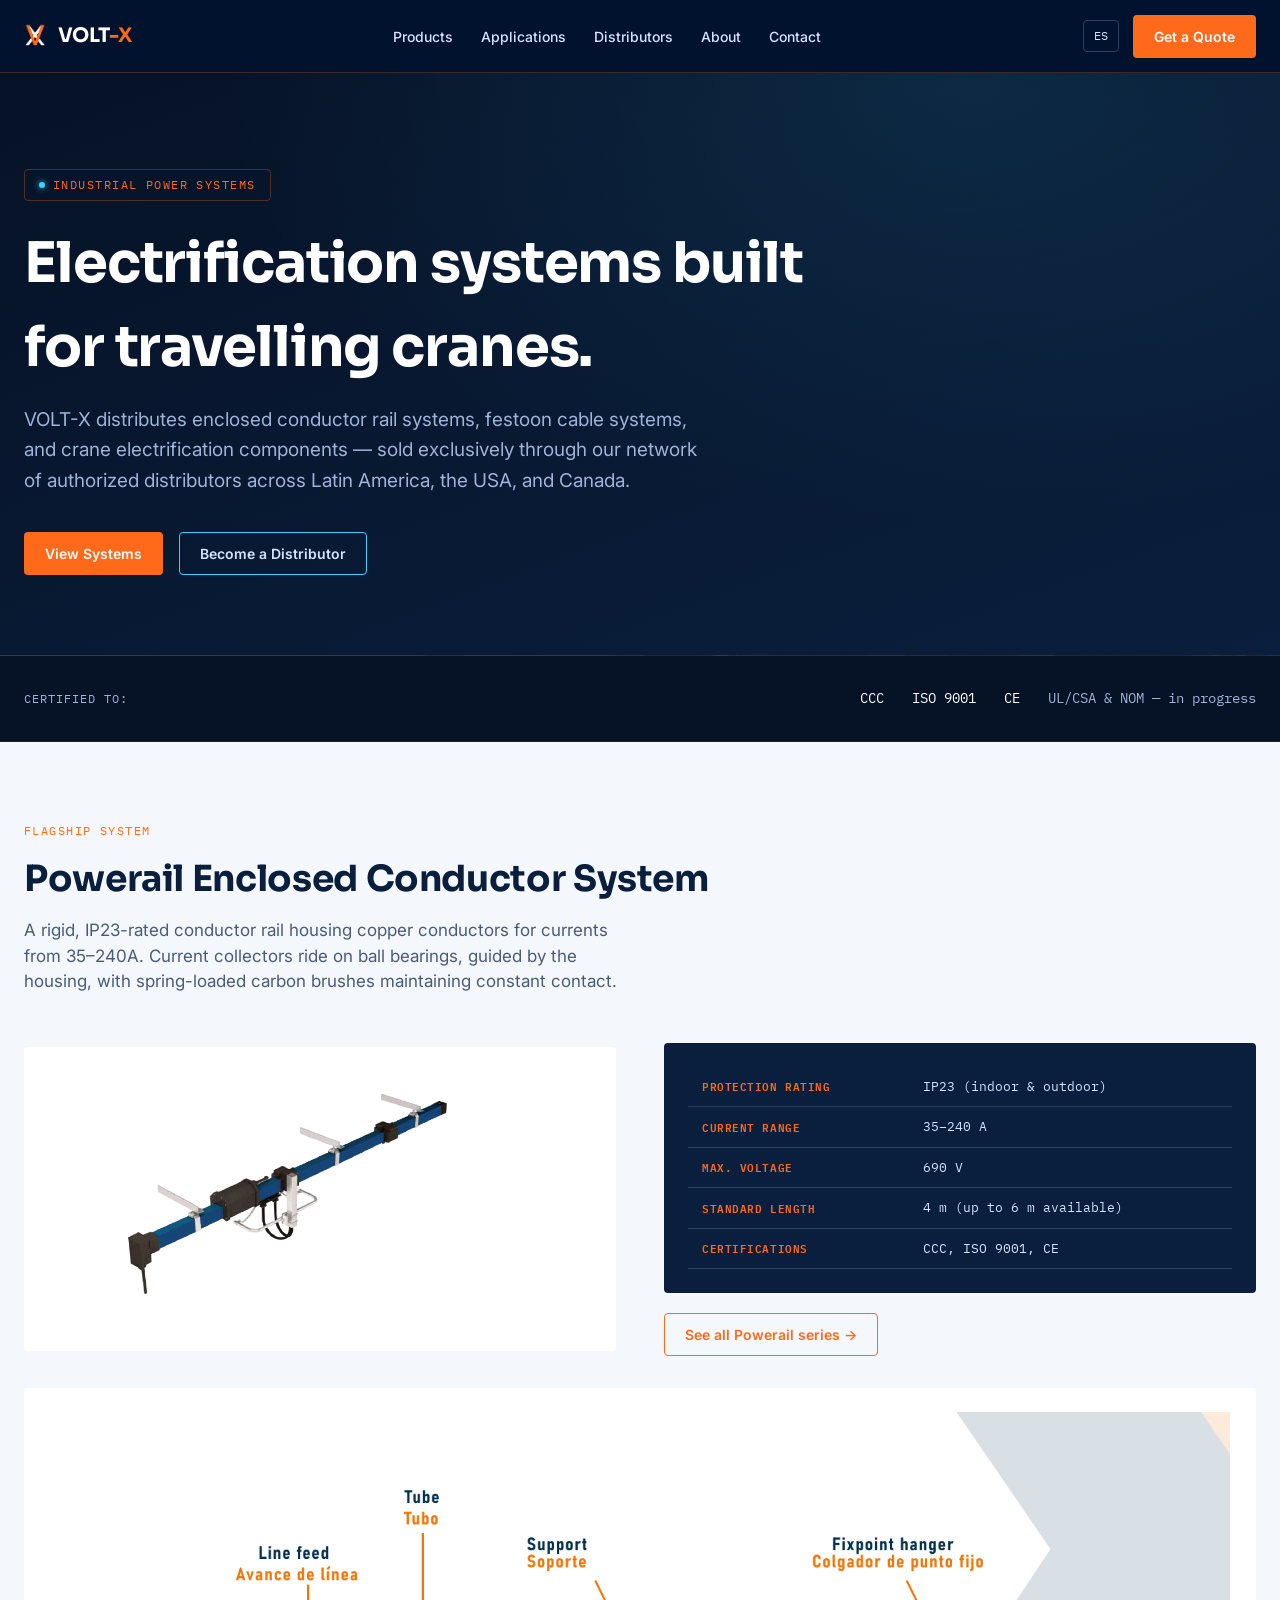
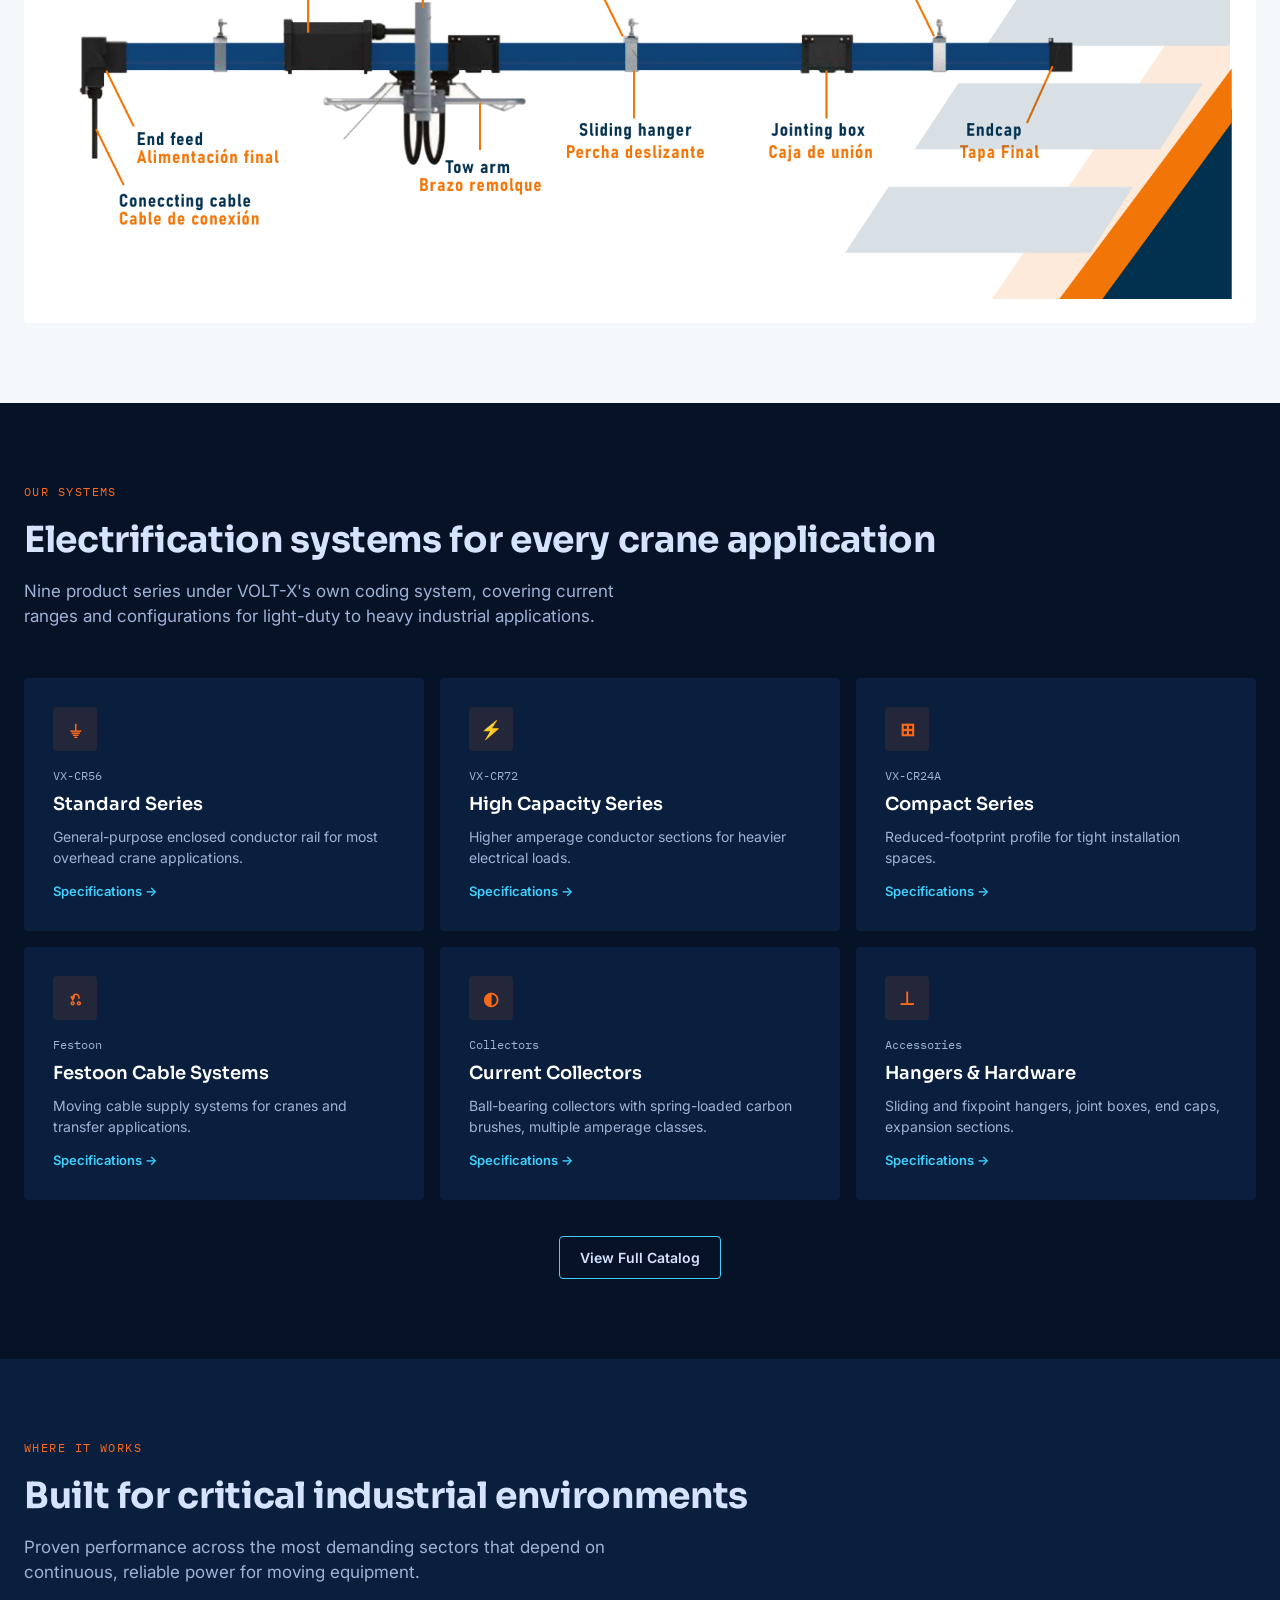
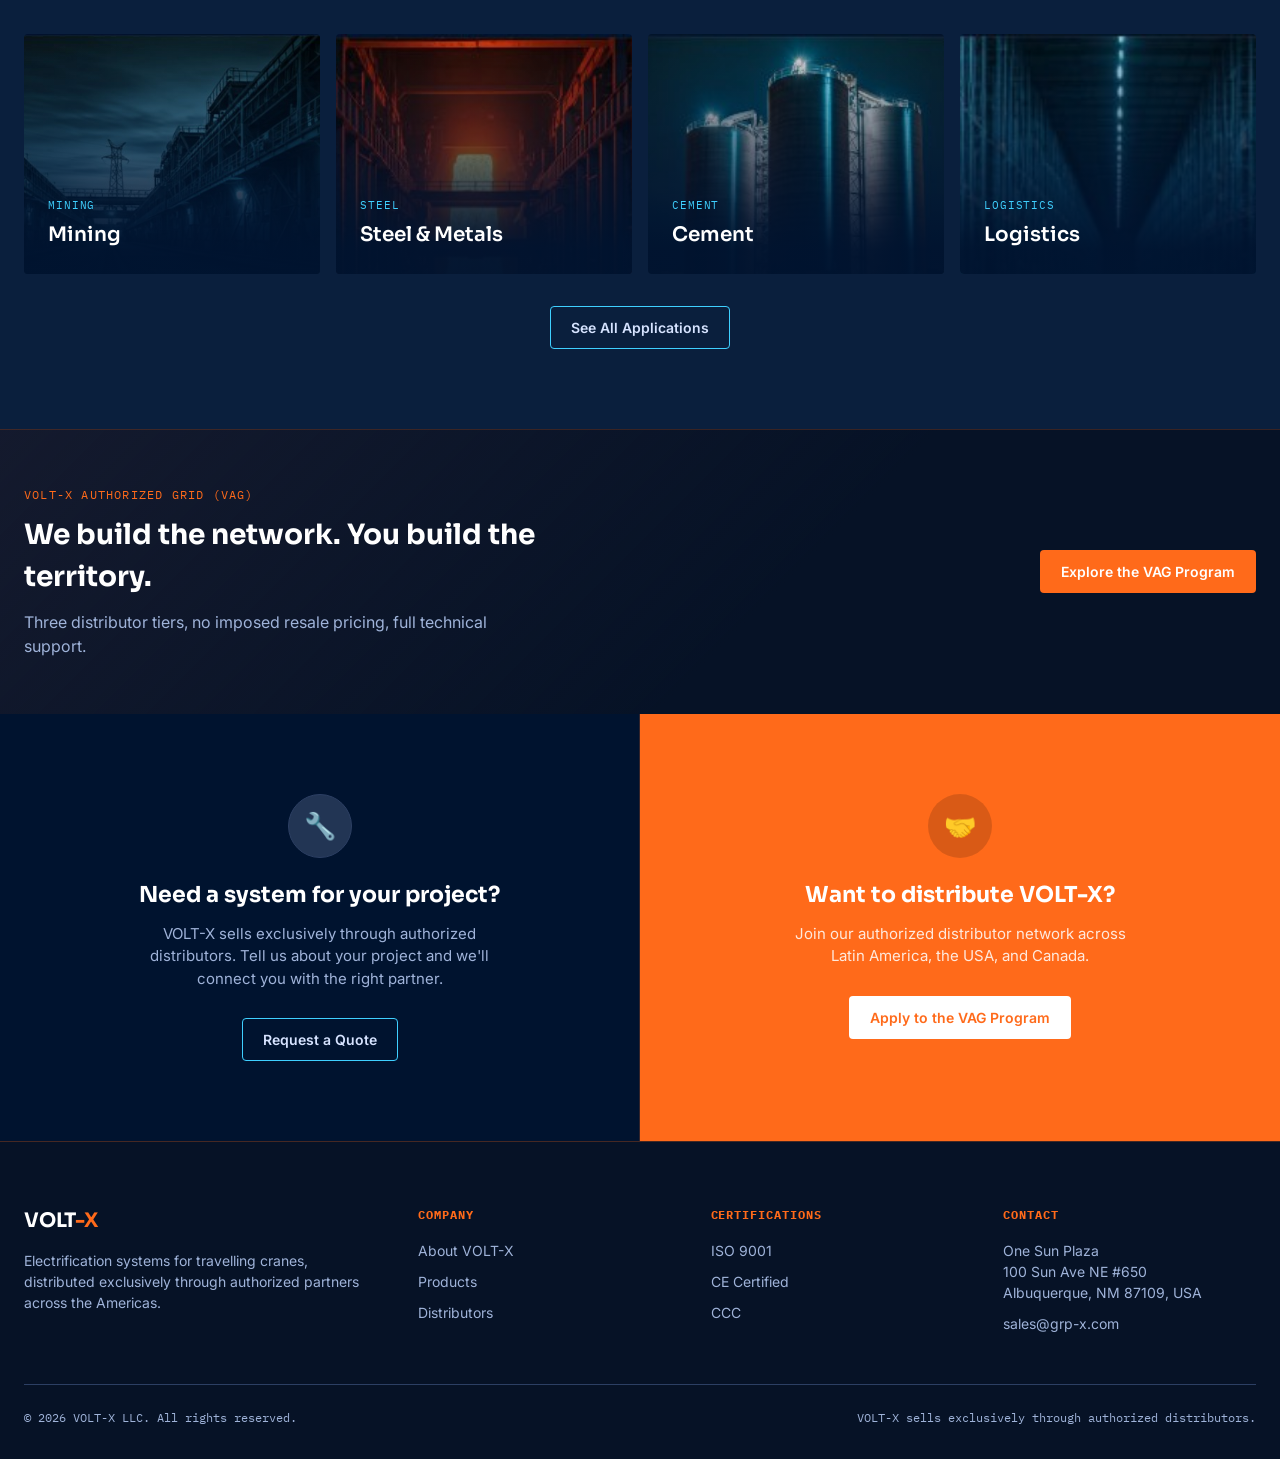
==== index.html @ de1f5dc1 "Add files via upload" ====
<!DOCTYPE html>
<html lang="en">
<head>
<meta charset="utf-8"/>
<meta content="width=device-width, initial-scale=1.0" name="viewport"/>
<title>VOLT-X | Conductor Rail Systems for Travelling Cranes</title>
<meta content="VOLT-X distributes Powerail enclosed conductor rail systems for travelling cranes across Latin America, the USA, and Canada — sold exclusively through authorized distributors." name="description"/>
<link href="https://grp-x.com/voltx/" rel="canonical"/>
<link href="https://grp-x.com/voltx/" hreflang="en" rel="alternate"/>
<link href="https://grp-x.com/voltx/es/" hreflang="es" rel="alternate"/>
<link href="https://grp-x.com/voltx/" hreflang="x-default" rel="alternate"/>
<link href="./assets/voltx-isotype.png" rel="icon" type="image/png"/>
<link href="./assets/voltx-isotype.png" rel="apple-touch-icon"/>
<meta content="website" property="og:type"/>
<meta content="VOLT-X" property="og:site_name"/>
<meta content="VOLT-X | Conductor Rail Systems for Travelling Cranes" property="og:title"/>
<meta content="VOLT-X distributes Powerail enclosed conductor rail systems for travelling cranes across Latin America, the USA, and Canada — sold exclusively through authorized distributors." property="og:description"/>
<meta content="https://grp-x.com/voltx/" property="og:url"/>
<meta content="https://grp-x.com/voltx/assets/og-image.jpg" property="og:image"/>
<meta content="en_US" property="og:locale"/>
<meta content="summary_large_image" name="twitter:card"/>
<meta content="VOLT-X | Conductor Rail Systems for Travelling Cranes" name="twitter:title"/>
<meta content="VOLT-X distributes Powerail enclosed conductor rail systems for travelling cranes across Latin America, the USA, and Canada — sold exclusively through authorized distributors." name="twitter:description"/>
<meta content="https://grp-x.com/voltx/assets/og-image.jpg" name="twitter:image"/>
<link href="https://fonts.googleapis.com" rel="preconnect"/>
<link href="https://fonts.googleapis.com/css2?family=IBM+Plex+Mono:wght@400;500;600&amp;family=Inter:wght@400;500;600;700&amp;family=Sora:wght@600;700&amp;display=swap" rel="stylesheet"/>
<link href="./assets/styles.css" rel="stylesheet"/>
<script type="application/ld+json">
{
  "@context": "https://schema.org",
  "@type": "Organization",
  "name": "VOLT-X",
  "legalName": "VOLT-X LLC",
  "url": "https://grp-x.com/voltx/",
  "logo": "https://grp-x.com/voltx/assets/voltx-isotype.png",
  "image": "https://grp-x.com/voltx/assets/og-image.jpg",
  "description": "VOLT-X distributes Powerail enclosed conductor rail systems for travelling cranes across Latin America, the USA, and Canada.",
  "address": {
    "@type": "PostalAddress",
    "streetAddress": "One Sun Plaza, 100 Sun Ave NE #650",
    "addressLocality": "Albuquerque",
    "addressRegion": "NM",
    "postalCode": "87109",
    "addressCountry": "US"
  },
  "email": "sales@grp-x.com",
  "sameAs": []
}
</script>
<script type="application/ld+json">
{
  "@context": "https://schema.org",
  "@type": "BreadcrumbList",
  "itemListElement": [
    {
      "@type": "ListItem",
      "position": 1,
      "name": "Home",
      "item": "https://grp-x.com/voltx/"
    }
  ]
}
</script>
</head>
<body>
<!-- ============ HEADER ============ -->
<header class="site-header">
<div class="container nav-row">
<a class="brand" href="index.html">
<img alt="VOLT-X" src="assets/voltx-isotype.png"/>
<span class="brand-word">VOLT<span>-X</span></span>
</a>
<nav class="main-nav">
<a href="products/index.html">Products</a>
<a href="applications/index.html">Applications</a>
<a href="distributors/index.html">Distributors</a>
<a href="about/index.html">About</a>
<a href="contact/index.html">Contact</a>
</nav>
<div class="nav-actions">
<a class="lang-switch" href="es/index.html"><span class="lang-label">ES</span></a>
<a class="btn btn-primary" href="contact/index.html">Get a Quote</a>
<button aria-label="Menu" class="mobile-menu-btn">
<svg fill="none" height="24" viewbox="0 0 24 24" width="24"><path d="M3 12H21M3 6H21M3 18H21" stroke="white" stroke-linecap="round" stroke-width="2"></path></svg>
</button>
</div>
</div>
</header>
<div class="mobile-drawer">
<div class="mobile-drawer-top">
<span class="brand-word">VOLT<span style="color:#ff6a1a">-X</span></span>
<button aria-label="Close" class="mobile-drawer-close" style="background:none;border:none;color:#fff;">
<svg fill="none" height="28" viewbox="0 0 24 24" width="28"><path d="M6 6L18 18M6 18L18 6" stroke="white" stroke-linecap="round" stroke-width="2"></path></svg>
</button>
</div>
<a href="products/index.html">Products</a>
<a href="applications/index.html">Applications</a>
<a href="distributors/index.html">Distributors</a>
<a href="about/index.html">About</a>
<a href="contact/index.html">Contact</a>
<a class="btn btn-primary btn-block" href="contact/index.html">Get a Quote</a>
</div>
<!-- ============ HERO ============ -->
<section class="page-hero" style="padding: 96px 0 80px;">
<div class="container">
<div class="eyebrow"><span class="dot"></span>Industrial Power Systems</div>
<h1 class="page-title" style="max-width: 820px; font-size: clamp(34px, 5.5vw, 56px);">
Electrification systems built for travelling cranes.

</h1>
<p class="page-subtitle" style="max-width: 680px; font-size: 19px;">
VOLT-X distributes enclosed conductor rail systems, festoon cable systems, and crane electrification components — sold exclusively through our network of authorized distributors across Latin America, the USA, and Canada.

</p>
<div style="display:flex; gap:16px; margin-top:36px; flex-wrap:wrap;">
<a class="btn btn-primary" href="products/index.html">View Systems</a>
<a class="btn btn-outline" href="distributors/index.html">Become a Distributor</a>
</div>
</div>
</section>
<!-- ============ TRUST BAND ============ -->
<section class="tight section-deep" style="padding: 32px 0; border-bottom: 1px solid rgba(255,106,26,0.15);">
<div class="container" style="display:flex; flex-wrap:wrap; gap: 32px; align-items:center; justify-content: space-between;">
<span style="font-family: var(--font-mono); font-size:12px; color: var(--voltx-text-muted); text-transform: uppercase; letter-spacing: 0.08em;">
Certified to:
</span>
<div style="display:flex; gap: 28px; flex-wrap: wrap;">
<span style="font-family: var(--font-mono); font-size:14px; color:#fff;">CCC</span>
<span style="font-family: var(--font-mono); font-size:14px; color:#fff;">ISO 9001</span>
<span style="font-family: var(--font-mono); font-size:14px; color:#fff;">CE</span>
<span style="font-family: var(--font-mono); font-size:14px; color: var(--voltx-text-muted);">
UL/CSA &amp; NOM — in progress
</span>
</div>
</div>
</section>
<!-- ============ PRODUCT OVERVIEW ============ -->
<section class="section-light">
<div class="container">
<div class="section-head">
<span class="kicker">Flagship System</span>
<h2>Powerail Enclosed Conductor System</h2>
<p>
A rigid, IP23-rated conductor rail housing copper conductors for currents from 35–240A. Current collectors ride on ball bearings, guided by the housing, with spring-loaded carbon brushes maintaining constant contact.

</p>
</div>
<div style="display:grid; grid-template-columns: 1fr 1fr; gap: 48px; align-items: center;">
<div style="background: #ffffff; border-radius:4px; padding: 32px; display:flex; align-items:center; justify-content:center;">
<img alt="Powerail Enclosed conductor rail system HFP56" src="assets/products/hero-system-hfp56.png" style="width:100%; max-width:480px;"/>
</div>
<div>
<div class="spec-table-wrap" style="background: var(--voltx-surface-container); border-radius:4px; padding: 24px;">
<table class="spec-table">
<tr><th>Protection rating</th><td>IP23 (indoor &amp; outdoor)</td></tr>
<tr><th>Current range</th><td>35–240 A</td></tr>
<tr><th>Max. voltage</th><td>690 V</td></tr>
<tr><th>Standard length</th><td>4 m (up to 6 m available)</td></tr>
<tr><th>Certifications</th><td>CCC, ISO 9001, CE</td></tr>
</table>
</div>
<a class="btn btn-outline-orange" href="products/index.html" style="margin-top:20px;">
See all Powerail series →
</a>
</div>
</div>
<!-- Annotated component diagram -->
<div style="background:#ffffff; border-radius:4px; padding:24px; margin-top:32px;">
<img alt="HFP56 system component diagram" src="assets/products/hfp56-diagram-annotated.png" style="width:100%; display:block;"/>
</div>
</div>
</section>
<!-- ============ SYSTEM CATEGORIES GRID ============ -->
<section class="section-deep">
<div class="container">
<div class="section-head">
<span class="kicker">Our Systems</span>
<h2>Electrification systems for every crane application</h2>
<p>
Nine product series under VOLT-X's own coding system, covering current ranges and configurations for light-duty to heavy industrial applications.

</p>
</div>
<div class="grid grid-3">
<div class="card">
<div class="card-icon">⏚</div>
<span class="card-code">VX-CR56</span>
<h3>Standard Series</h3>
<p>General-purpose enclosed conductor rail for most overhead crane applications.</p>
<a class="card-link" href="products/index.html">Specifications →</a>
</div>
<div class="card">
<div class="card-icon">⚡</div>
<span class="card-code">VX-CR72</span>
<h3>High Capacity Series</h3>
<p>Higher amperage conductor sections for heavier electrical loads.</p>
<a class="card-link" href="products/index.html">Specifications →</a>
</div>
<div class="card">
<div class="card-icon">⊞</div>
<span class="card-code">VX-CR24A</span>
<h3>Compact Series</h3>
<p>Reduced-footprint profile for tight installation spaces.</p>
<a class="card-link" href="products/index.html">Specifications →</a>
</div>
<div class="card">
<div class="card-icon">⎌</div>
<span class="card-code">Festoon</span>
<h3>Festoon Cable Systems</h3>
<p>Moving cable supply systems for cranes and transfer applications.</p>
<a class="card-link" href="products/index.html">Specifications →</a>
</div>
<div class="card">
<div class="card-icon">◐</div>
<span class="card-code">Collectors</span>
<h3>Current Collectors</h3>
<p>Ball-bearing collectors with spring-loaded carbon brushes, multiple amperage classes.</p>
<a class="card-link" href="products/index.html">Specifications →</a>
</div>
<div class="card">
<div class="card-icon">⊥</div>
<span class="card-code">Accessories</span>
<h3>Hangers &amp; Hardware</h3>
<p>Sliding and fixpoint hangers, joint boxes, end caps, expansion sections.</p>
<a class="card-link" href="products/index.html">Specifications →</a>
</div>
</div>
<div class="text-center" style="margin-top: 36px;">
<a class="btn btn-outline" href="products/index.html">View Full Catalog</a>
</div>
</div>
</section>
<!-- ============ APPLICATIONS PREVIEW ============ -->
<section class="section-mid">
<div class="container">
<div class="section-head">
<span class="kicker">Where it works</span>
<h2>Built for critical industrial environments</h2>
<p>
Proven performance across the most demanding sectors that depend on continuous, reliable power for moving equipment.

</p>
</div>
<div class="grid grid-4">
<div class="industry-card" data-industry-slot="mining" style="background-image: url('assets/industries/mining.jpg');">
<div class="industry-label">
<span class="industry-tag">Mining</span>
<h3>Mining</h3>
</div>
</div>
<div class="industry-card" data-industry-slot="steel" style="background-image: url('assets/industries/steel.jpg');">
<div class="industry-label">
<span class="industry-tag">Steel</span>
<h3>Steel &amp; Metals</h3>
</div>
</div>
<div class="industry-card" data-industry-slot="cement" style="background-image: url('assets/industries/cement.jpg');">
<div class="industry-label">
<span class="industry-tag">Cement</span>
<h3>Cement</h3>
</div>
</div>
<div class="industry-card" data-industry-slot="logistics" style="background-image: url('assets/industries/logistics.jpg');">
<div class="industry-label">
<span class="industry-tag">Logistics</span>
<h3>Logistics</h3>
</div>
</div>
</div>
<div class="text-center" style="margin-top:32px;">
<a class="btn btn-outline" href="applications/index.html">See All Applications</a>
</div>
</div>
</section>
<!-- ============ DISTRIBUTOR PREVIEW ============ -->
<section class="tight" style="background: linear-gradient(135deg, rgba(255,106,26,0.08) 0%, var(--voltx-blue-deep) 60%); border-top:1px solid rgba(255,106,26,0.2);">
<div class="container" style="display:flex; justify-content:space-between; align-items:center; gap: 32px; flex-wrap:wrap;">
<div style="max-width: 520px;">
<span class="kicker" style="color:var(--voltx-orange); font-family:var(--font-mono); font-size:12px; letter-spacing:0.1em; text-transform:uppercase; display:block; margin-bottom:10px;">VOLT-X Authorized Grid (VAG)</span>
<h2 style="font-family: var(--font-display); font-size: 28px; color:#fff; margin:0 0 12px;">
We build the network. You build the territory.

</h2>
<p style="color: var(--voltx-text-muted); margin:0;">
Three distributor tiers, no imposed resale pricing, full technical support.

</p>
</div>
<a class="btn btn-primary" href="distributors/index.html">Explore the VAG Program</a>
</div>
</section>
<!-- ============ FINAL CTA SPLIT ============ -->
<section class="cta-split" style="padding:0;">
<div class="cta-panel blue">
<div class="cta-icon">🔧</div>
<h3>Need a system for your project?</h3>
<p>
VOLT-X sells exclusively through authorized distributors. Tell us about your project and we'll connect you with the right partner.

</p>
<a class="btn btn-outline" href="contact/index.html">Request a Quote</a>
</div>
<div class="cta-panel orange">
<div class="cta-icon">🤝</div>
<h3>Want to distribute VOLT-X?</h3>
<p>
Join our authorized distributor network across Latin America, the USA, and Canada.

</p>
<a class="btn" href="distributors/index.html" style="background:#fff; color: var(--voltx-orange);">Apply to the VAG Program</a>
</div>
</section>
<!-- ============ FOOTER ============ -->
<footer class="site-footer">
<div class="container">
<div class="footer-grid">
<div class="footer-col">
<span class="brand-word" style="display:block; margin-bottom:12px;">VOLT<span style="color:#ff6a1a">-X</span></span>
<p>Electrification systems for travelling cranes, distributed exclusively through authorized partners across the Americas.</p>
</div>
<div class="footer-col">
<h4>Company</h4>
<a href="about/index.html">About VOLT-X</a>
<a href="products/index.html">Products</a>
<a href="distributors/index.html">Distributors</a>
</div>
<div class="footer-col">
<h4>Certifications</h4>
<a href="about/index.html">ISO 9001</a>
<a href="about/index.html">CE Certified</a>
<a href="about/index.html">CCC</a>
</div>
<div class="footer-col">
<h4>Contact</h4>
<p>One Sun Plaza<br/>100 Sun Ave NE #650<br/>Albuquerque, NM 87109, USA</p>
<a href="mailto:sales@grp-x.com">sales@grp-x.com</a>
</div>
</div>
<div class="footer-bottom">
<span>© 2026 VOLT-X LLC. All rights reserved.</span>
<span>VOLT-X sells exclusively through authorized distributors.</span>
</div>
</div>
</footer>
<script src="assets/site.js"></script>
</body>
</html>
---- assets/styles.css ----
/* ============================================================
   VOLT-X — Shared Stylesheet
   Design tokens kept from the approved Stitch system, with
   corrected nav typography scale and real component classes.
   ============================================================ */

:root {
  --voltx-blue-deep: #061226;
  --voltx-blue: #00132f;
  --voltx-surface-container: #0a1f3d;
  --voltx-surface-container-low: #061b39;
  --voltx-surface-container-high: #172a48;
  --voltx-surface-container-highest: #223554;
  --voltx-surface-light: #f4f7fb;
  --voltx-orange: #ff6a1a;
  --voltx-orange-dark: #c44e0f;
  --voltx-cyan: #3fd0ff;
  --voltx-text: #d6e3ff;
  --voltx-text-muted: #9fb3d9;
  --voltx-outline: #2c3f63;

  --font-display: 'Sora', 'Segoe UI', sans-serif;
  --font-body: 'Inter', 'Segoe UI', sans-serif;
  --font-mono: 'IBM Plex Mono', monospace;

  --container-max: 1280px;
  --gutter: 24px;
}

* { box-sizing: border-box; }
html { scroll-behavior: smooth; }
body {
  margin: 0;
  background: var(--voltx-blue);
  color: var(--voltx-text);
  font-family: var(--font-body);
  line-height: 1.5;
  -webkit-font-smoothing: antialiased;
}
img { max-width: 100%; display: block; }
a { color: inherit; text-decoration: none; }
.container {
  max-width: var(--container-max);
  margin: 0 auto;
  padding: 0 var(--gutter);
}

/* ---------- Header / Nav ---------- */
.site-header {
  position: sticky;
  top: 0;
  z-index: 100;
  background: rgba(0, 19, 47, 0.92);
  backdrop-filter: blur(16px);
  border-bottom: 1px solid rgba(255, 106, 26, 0.25);
}
.nav-row {
  display: flex;
  align-items: center;
  justify-content: space-between;
  height: 72px;
  gap: 24px;
}
.brand {
  display: flex;
  align-items: center;
  gap: 10px;
  flex-shrink: 0;
}
.brand img { height: 28px; width: auto; }
.brand-word {
  font-family: var(--font-display);
  font-weight: 700;
  font-size: 20px;
  letter-spacing: -0.01em;
  color: #fff;
}
.brand-word span { color: var(--voltx-orange); }

.main-nav { display: flex; align-items: center; gap: 28px; }
.main-nav a {
  font-family: var(--font-body);
  font-size: 14px;
  font-weight: 500;
  color: var(--voltx-text);
  white-space: nowrap;
  transition: color 0.2s ease;
  position: relative;
  padding: 4px 0;
}
.main-nav a:hover { color: var(--voltx-cyan); }
.main-nav a.active { color: var(--voltx-orange); }
.main-nav a.active::after {
  content: '';
  position: absolute;
  left: 0; right: 0; bottom: -2px;
  height: 2px;
  background: var(--voltx-orange);
}

.nav-actions { display: flex; align-items: center; gap: 14px; flex-shrink: 0; }
.lang-switch {
  display: flex;
  align-items: center;
  gap: 4px;
  font-family: var(--font-mono);
  font-size: 12px;
  color: var(--voltx-text);
  background: none;
  border: 1px solid var(--voltx-outline);
  border-radius: 4px;
  padding: 6px 10px;
  cursor: pointer;
  transition: border-color 0.2s ease, color 0.2s ease;
}
.lang-switch:hover { border-color: var(--voltx-cyan); color: var(--voltx-cyan); }

.btn {
  display: inline-flex;
  align-items: center;
  gap: 6px;
  font-family: var(--font-body);
  font-size: 14px;
  font-weight: 600;
  padding: 10px 20px;
  border-radius: 4px;
  border: 1px solid transparent;
  cursor: pointer;
  transition: all 0.2s ease;
}
.btn-primary {
  background: var(--voltx-orange);
  color: #fff;
  box-shadow: 0 0 0 rgba(255,106,26,0);
}
.btn-primary:hover { background: var(--voltx-orange-dark); box-shadow: 0 0 16px rgba(255,106,26,0.35); }
.btn-outline {
  background: transparent;
  border-color: var(--voltx-cyan);
  color: var(--voltx-text);
}
.btn-outline:hover { background: rgba(63,208,255,0.1); }
.btn-outline-orange {
  background: transparent;
  border-color: var(--voltx-orange);
  color: var(--voltx-orange);
}
.btn-outline-orange:hover { background: rgba(255,106,26,0.1); }
.btn-block { width: 100%; justify-content: center; }

.mobile-menu-btn { display: none; background: none; border: none; color: #fff; cursor: pointer; padding: 8px; }

@media (max-width: 920px) {
  .main-nav { display: none; }
  .lang-switch span.lang-label { display: none; }
  .mobile-menu-btn { display: flex; }
}

/* Mobile drawer */
.mobile-drawer {
  position: fixed; inset: 0; z-index: 200;
  background: rgba(0,19,47,0.98);
  display: none;
  flex-direction: column;
  padding: 24px;
}
.mobile-drawer.open { display: flex; }
.mobile-drawer-top { display: flex; justify-content: space-between; align-items: center; margin-bottom: 40px; }
.mobile-drawer a {
  font-family: var(--font-display);
  font-size: 24px;
  font-weight: 600;
  padding: 16px 0;
  border-bottom: 1px solid var(--voltx-outline);
  color: #fff;
}
.mobile-drawer .btn { margin-top: 24px; }

/* ---------- Page Hero (sub-pages) ---------- */
.page-hero {
  padding: 64px 0 56px;
  background:
    radial-gradient(ellipse at 75% 0%, rgba(63,208,255,0.10), transparent 55%),
    linear-gradient(160deg, var(--voltx-blue-deep) 0%, var(--voltx-surface-container) 100%),
    url('backgrounds/hero-rail-bg.jpg');
  background-size: auto, auto, cover;
  background-position: center, center, center 35%;
  background-repeat: no-repeat, no-repeat, no-repeat;
  background-blend-mode: normal, normal, normal;
  border-bottom: 1px solid rgba(255,106,26,0.2);
}
@media (max-width: 700px) {
  .page-hero {
    background-position: center, center, center 5%;
  }
}
.eyebrow {
  display: inline-flex;
  align-items: center;
  gap: 8px;
  font-family: var(--font-mono);
  font-size: 12px;
  letter-spacing: 0.12em;
  text-transform: uppercase;
  color: var(--voltx-orange);
  border: 1px solid rgba(255,106,26,0.3);
  padding: 6px 14px;
  border-radius: 4px;
  margin-bottom: 20px;
}
.eyebrow .dot {
  width: 6px; height: 6px; border-radius: 50%;
  background: var(--voltx-cyan);
  box-shadow: 0 0 6px var(--voltx-cyan);
}
h1.page-title {
  font-family: var(--font-display);
  font-size: clamp(32px, 5vw, 48px);
  font-weight: 700;
  letter-spacing: -0.02em;
  color: #fff;
  margin: 0 0 16px;
  max-width: 760px;
}
.page-subtitle {
  font-family: var(--font-body);
  font-size: 18px;
  line-height: 1.6;
  color: var(--voltx-text-muted);
  max-width: 640px;
  margin: 0;
}

/* breadcrumb */
.breadcrumb {
  font-family: var(--font-mono);
  font-size: 12px;
  color: var(--voltx-text-muted);
  margin-bottom: 24px;
}
.breadcrumb a:hover { color: var(--voltx-cyan); }
.breadcrumb .sep { margin: 0 8px; opacity: 0.4; }

/* ---------- Sections ---------- */
section { padding: 80px 0; }
section.tight { padding: 56px 0; }
.section-light { background: var(--voltx-surface-light); color: #0a1f3d; }
.section-deep { background: var(--voltx-blue-deep); }
.section-mid { background: var(--voltx-surface-container); }

.section-head { margin-bottom: 48px; }
.section-head .kicker {
  font-family: var(--font-mono);
  font-size: 12px;
  letter-spacing: 0.12em;
  text-transform: uppercase;
  color: var(--voltx-orange);
  display: block;
  margin-bottom: 12px;
}
.section-head h2 {
  font-family: var(--font-display);
  font-size: clamp(26px, 3.5vw, 36px);
  font-weight: 700;
  margin: 0 0 12px;
  letter-spacing: -0.01em;
}
.section-light .section-head h2 { color: #0a1f3d; }
.section-head p {
  font-size: 17px;
  color: var(--voltx-text-muted);
  max-width: 620px;
  margin: 0;
}
.section-light .section-head p { color: #4a5b7a; }
.divider-bar { width: 64px; height: 3px; background: var(--voltx-orange); margin-top: 16px; }

/* ---------- Cards: products / industries / tiers ---------- */
.grid {
  display: grid;
  gap: 16px;
}
.grid-3 { grid-template-columns: repeat(3, 1fr); }
.grid-2 { grid-template-columns: repeat(2, 1fr); }
.grid-4 { grid-template-columns: repeat(4, 1fr); }
@media (max-width: 920px) {
  .grid-3, .grid-4 { grid-template-columns: repeat(2, 1fr); }
}
@media (max-width: 600px) {
  .grid-2, .grid-3, .grid-4 { grid-template-columns: 1fr; }
}

.card {
  background: var(--voltx-surface-container);
  border: 1px solid transparent;
  border-radius: 4px;
  padding: 28px;
  transition: border-color 0.25s ease, transform 0.25s ease;
}
.card:hover { border-color: rgba(63,208,255,0.4); transform: translateY(-2px); }
.card .card-icon {
  width: 44px; height: 44px;
  display: flex; align-items: center; justify-content: center;
  background: rgba(255,106,26,0.1);
  border-radius: 4px;
  color: var(--voltx-orange);
  margin-bottom: 16px;
  font-family: var(--font-mono);
  font-size: 18px;
  font-weight: 600;
}
.card .card-code {
  font-family: var(--font-mono);
  font-size: 12px;
  color: var(--voltx-text-muted);
  display: block;
  margin-bottom: 6px;
}
.card h3 {
  font-family: var(--font-display);
  font-size: 18px;
  font-weight: 600;
  margin: 0 0 8px;
  color: #fff;
}
.card p { font-size: 14px; color: var(--voltx-text-muted); margin: 0; }
.card a.card-link {
  display: inline-flex; align-items: center; gap: 4px;
  margin-top: 14px;
  font-size: 13px; font-weight: 600;
  color: var(--voltx-cyan);
}

/* Industry photo cards */
.industry-card {
  position: relative;
  overflow: hidden;
  border-radius: 4px;
  min-height: 240px;
  display: flex;
  align-items: flex-end;
  background-size: cover;
  background-position: center;
  background-color: var(--voltx-surface-container);
}
.industry-card::before {
  content: '';
  position: absolute; inset: 0;
  background: linear-gradient(0deg, rgba(0,19,47,0.95) 10%, rgba(0,19,47,0.3) 60%, transparent 100%);
}
.industry-card .industry-label {
  position: relative; z-index: 2;
  padding: 24px;
  width: 100%;
}
.industry-card .industry-tag {
  font-family: var(--font-mono);
  font-size: 11px;
  color: var(--voltx-cyan);
  letter-spacing: 0.08em;
  text-transform: uppercase;
  display: block;
  margin-bottom: 6px;
}
.industry-card h3 { font-family: var(--font-display); font-size: 20px; font-weight: 600; color: #fff; margin: 0; }

/* Distributor tier cards */
.tier-card {
  background: rgba(10,31,61,0.6);
  border: 1px solid var(--voltx-outline);
  border-radius: 4px;
  padding: 32px;
  display: flex;
  flex-direction: column;
}
.tier-card.featured {
  background: var(--voltx-surface-container);
  border-color: var(--voltx-orange);
  position: relative;
}
.tier-card.featured::before {
  content: '';
  position: absolute; top: 0; left: 0; right: 0; height: 3px;
  background: var(--voltx-orange);
}
.tier-badge {
  font-family: var(--font-mono);
  font-size: 11px;
  letter-spacing: 0.08em;
  padding: 4px 10px;
  border-radius: 4px;
  border: 1px solid var(--voltx-cyan);
  color: var(--voltx-cyan);
  display: inline-block;
  margin-bottom: 16px;
  width: fit-content;
}
.tier-badge.orange { border-color: var(--voltx-orange); color: var(--voltx-orange); background: rgba(255,106,26,0.1); }
.tier-card h3 { font-family: var(--font-display); font-size: 24px; font-weight: 700; color: #fff; margin: 0 0 8px; }
.tier-card .tier-desc { font-size: 14px; color: var(--voltx-text-muted); margin-bottom: 24px; }
.tier-list { list-style: none; padding: 0; margin: 0 0 28px; flex-grow: 1; }
.tier-list li {
  display: flex; align-items: flex-start; gap: 10px;
  font-size: 14px; color: var(--voltx-text);
  margin-bottom: 12px;
}
.tier-list li::before {
  content: '✓';
  color: var(--voltx-orange);
  font-weight: 700;
  flex-shrink: 0;
}

/* ---------- Spec table ---------- */
.spec-table { width: 100%; border-collapse: collapse; font-family: var(--font-mono); font-size: 13px; }
.spec-table th, .spec-table td {
  text-align: left;
  padding: 10px 14px;
  border-bottom: 1px solid var(--voltx-outline);
}
.spec-table th { color: var(--voltx-orange); font-weight: 600; text-transform: uppercase; font-size: 11px; letter-spacing: 0.05em; }
.spec-table td { color: var(--voltx-text); }
.spec-table tr:hover td { background: rgba(63,208,255,0.04); }

/* ---------- Forms ---------- */
.form-wrap {
  background: var(--voltx-surface-container);
  border: 1px solid var(--voltx-outline);
  border-radius: 4px;
  padding: 40px;
}
.form-row { margin-bottom: 20px; }
.form-row label {
  display: block;
  font-family: var(--font-mono);
  font-size: 12px;
  text-transform: uppercase;
  letter-spacing: 0.06em;
  color: var(--voltx-text-muted);
  margin-bottom: 8px;
}
.form-row input, .form-row select, .form-row textarea {
  width: 100%;
  background: var(--voltx-blue);
  border: 1px solid var(--voltx-outline);
  border-radius: 4px;
  padding: 12px 14px;
  color: #fff;
  font-family: var(--font-body);
  font-size: 14px;
  transition: border-color 0.2s ease;
}
.form-row input:focus, .form-row select:focus, .form-row textarea:focus {
  outline: none;
  border-color: var(--voltx-cyan);
}
.form-row-grid { display: grid; grid-template-columns: 1fr 1fr; gap: 16px; }
@media (max-width: 600px) { .form-row-grid { grid-template-columns: 1fr; } }
.form-success {
  display: none;
  text-align: center;
  padding: 40px;
}
.form-success.show { display: block; }
.form-success .icon { font-size: 40px; margin-bottom: 16px; }
.form-success h3 { font-family: var(--font-display); color: #fff; margin-bottom: 8px; }
.form-success p { color: var(--voltx-text-muted); }

/* ---------- CTA split ---------- */
.cta-split { display: grid; grid-template-columns: 1fr 1fr; }
@media (max-width: 800px) { .cta-split { grid-template-columns: 1fr; } }
.cta-panel {
  padding: 80px 40px;
  display: flex; flex-direction: column; align-items: center; text-align: center;
}
.cta-panel.blue { background: var(--voltx-blue); border-right: 1px solid rgba(255,106,26,0.2); }
.cta-panel.orange { background: var(--voltx-orange); }
.cta-panel .cta-icon {
  width: 64px; height: 64px;
  border-radius: 50%;
  display: flex; align-items: center; justify-content: center;
  margin-bottom: 20px;
  font-size: 26px;
}
.cta-panel.blue .cta-icon { background: var(--voltx-surface-container-highest); border: 1px solid var(--voltx-outline); }
.cta-panel.orange .cta-icon { background: rgba(0,0,0,0.15); }
.cta-panel h3 { font-family: var(--font-display); font-size: 22px; margin: 0 0 12px; color: #fff; }
.cta-panel p { max-width: 360px; margin: 0 0 28px; font-size: 15px; }
.cta-panel.blue p { color: var(--voltx-text-muted); }
.cta-panel.orange p { color: rgba(255,255,255,0.85); }

/* ---------- Footer ---------- */
.site-footer {
  background: var(--voltx-blue-deep);
  border-top: 1px solid rgba(255,106,26,0.25);
  padding: 64px 0 32px;
}
.footer-grid {
  display: grid;
  grid-template-columns: 1.4fr 1fr 1fr 1fr;
  gap: 40px;
  margin-bottom: 40px;
}
@media (max-width: 800px) { .footer-grid { grid-template-columns: 1fr 1fr; } }
@media (max-width: 500px) { .footer-grid { grid-template-columns: 1fr; } }
.footer-col h4 {
  font-family: var(--font-mono);
  font-size: 12px;
  text-transform: uppercase;
  letter-spacing: 0.08em;
  color: var(--voltx-orange);
  margin: 0 0 16px;
}
.footer-col a, .footer-col p {
  display: block;
  font-size: 14px;
  color: var(--voltx-text-muted);
  margin-bottom: 10px;
}
.footer-col a:hover { color: var(--voltx-cyan); }
.footer-bottom {
  border-top: 1px solid var(--voltx-outline);
  padding-top: 24px;
  display: flex;
  justify-content: space-between;
  align-items: center;
  flex-wrap: wrap;
  gap: 12px;
  font-family: var(--font-mono);
  font-size: 12px;
  color: var(--voltx-text-muted);
}

/* ---------- Utility ---------- */
.text-center { text-align: center; }
.mt-0 { margin-top: 0; }
.hidden { display: none !important; }

/* i18n: hide non-active language by default */
[data-i18n] { display: none; }
[data-i18n].lang-active { display: block; }
span[data-i18n].lang-active { display: inline; }
div[data-i18n].lang-active { display: block; }
li[data-i18n].lang-active { display: flex; }
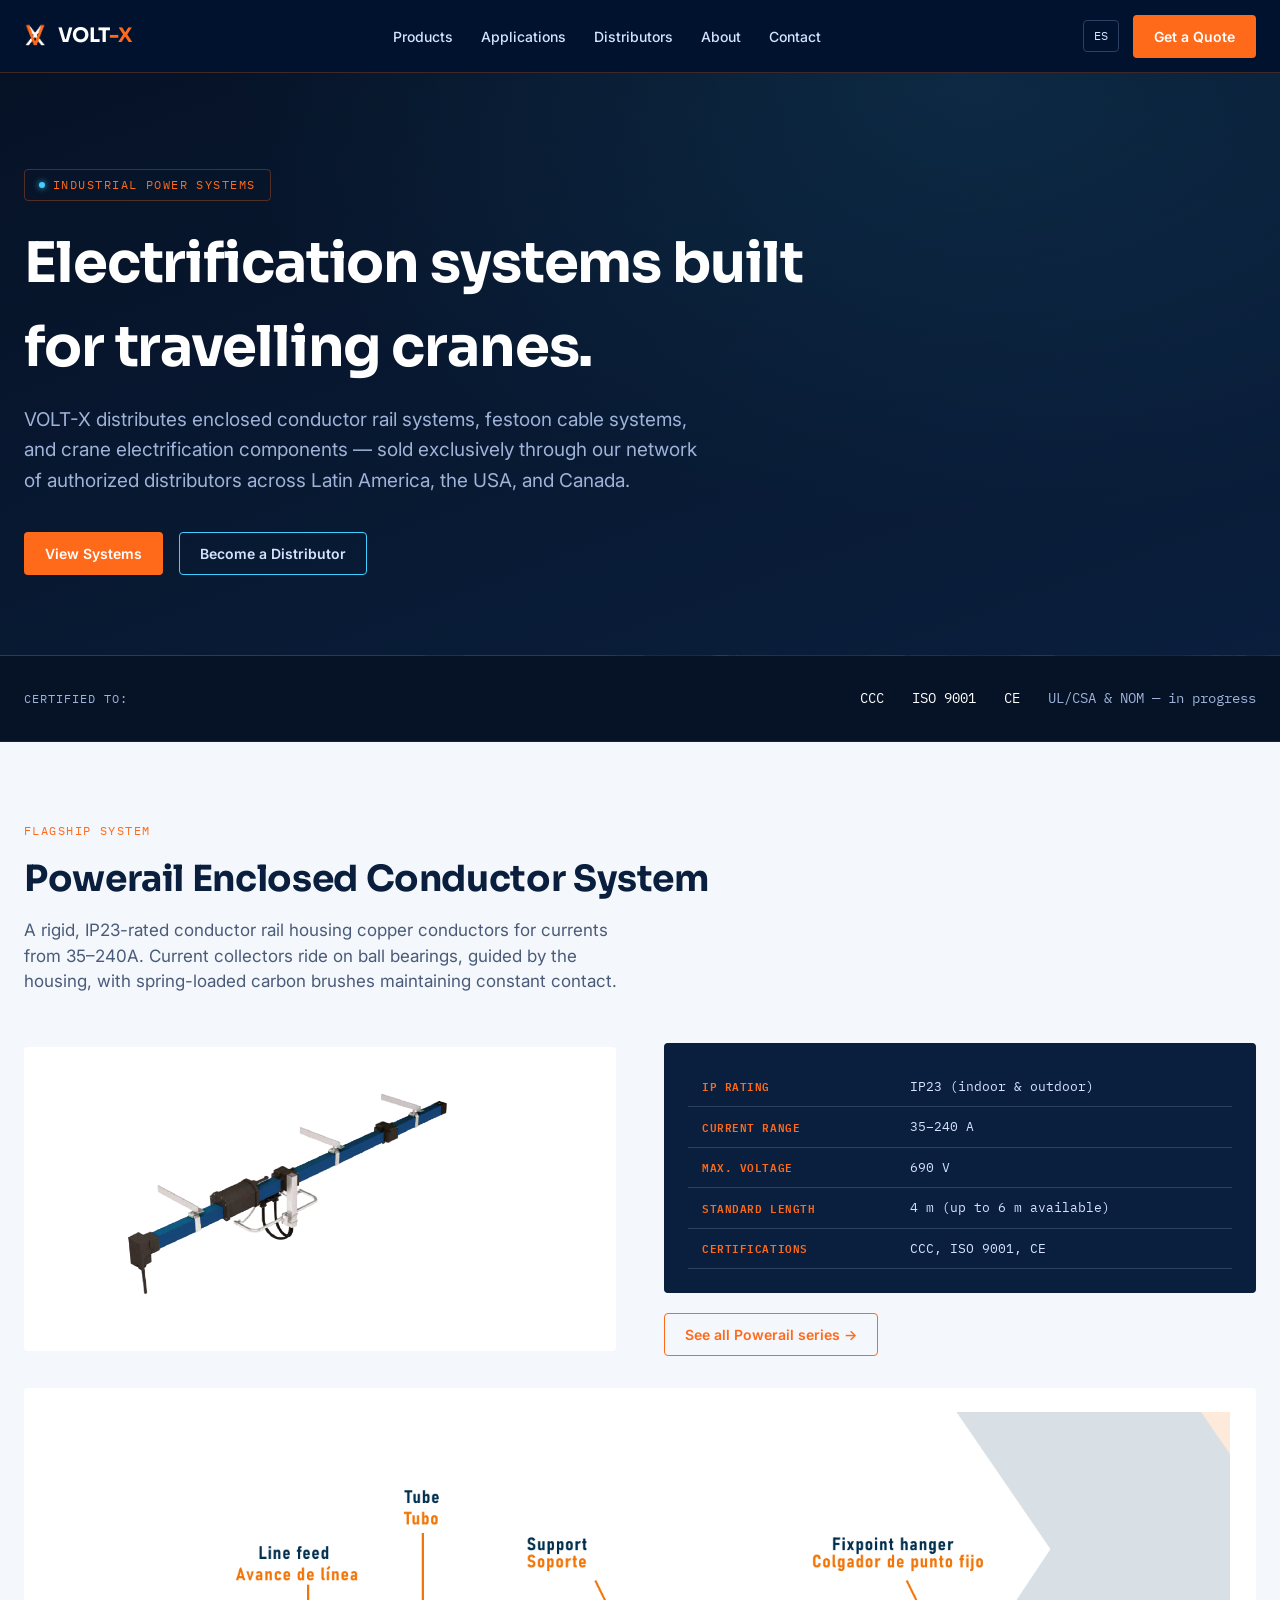
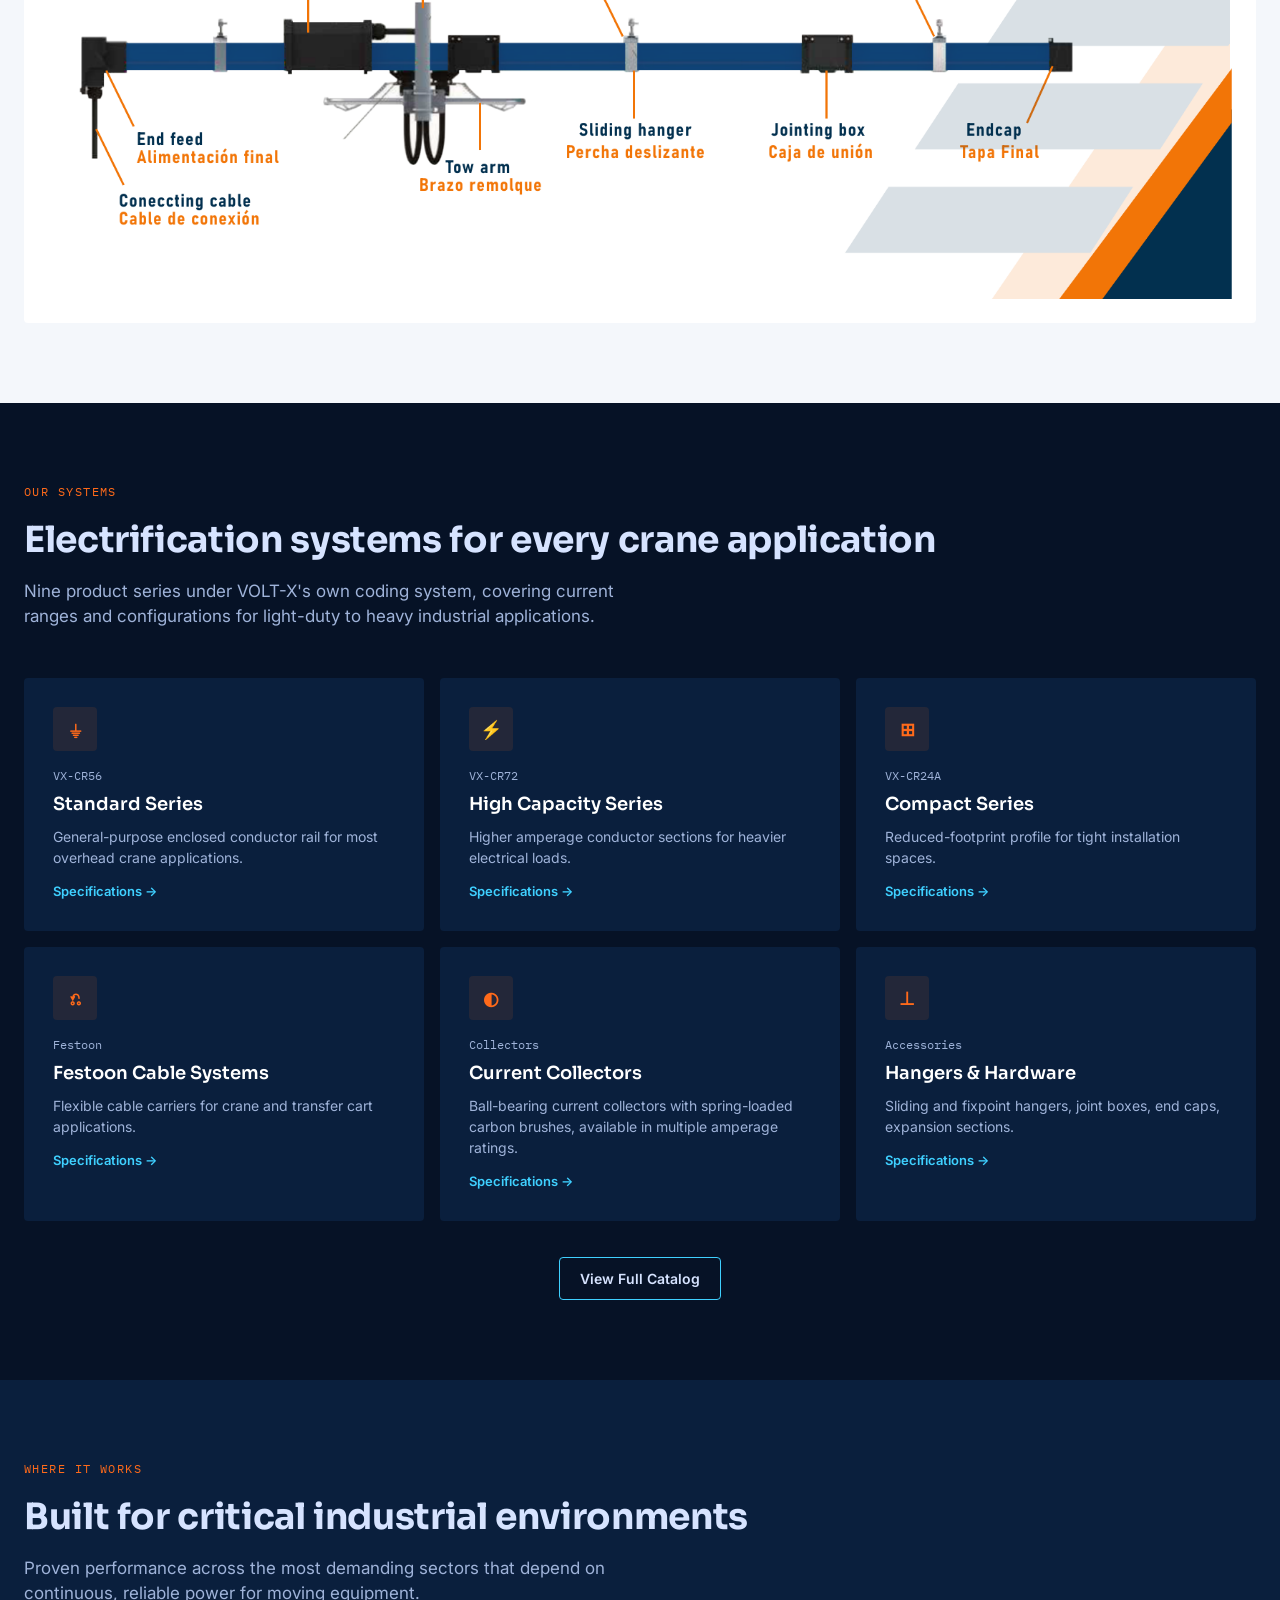
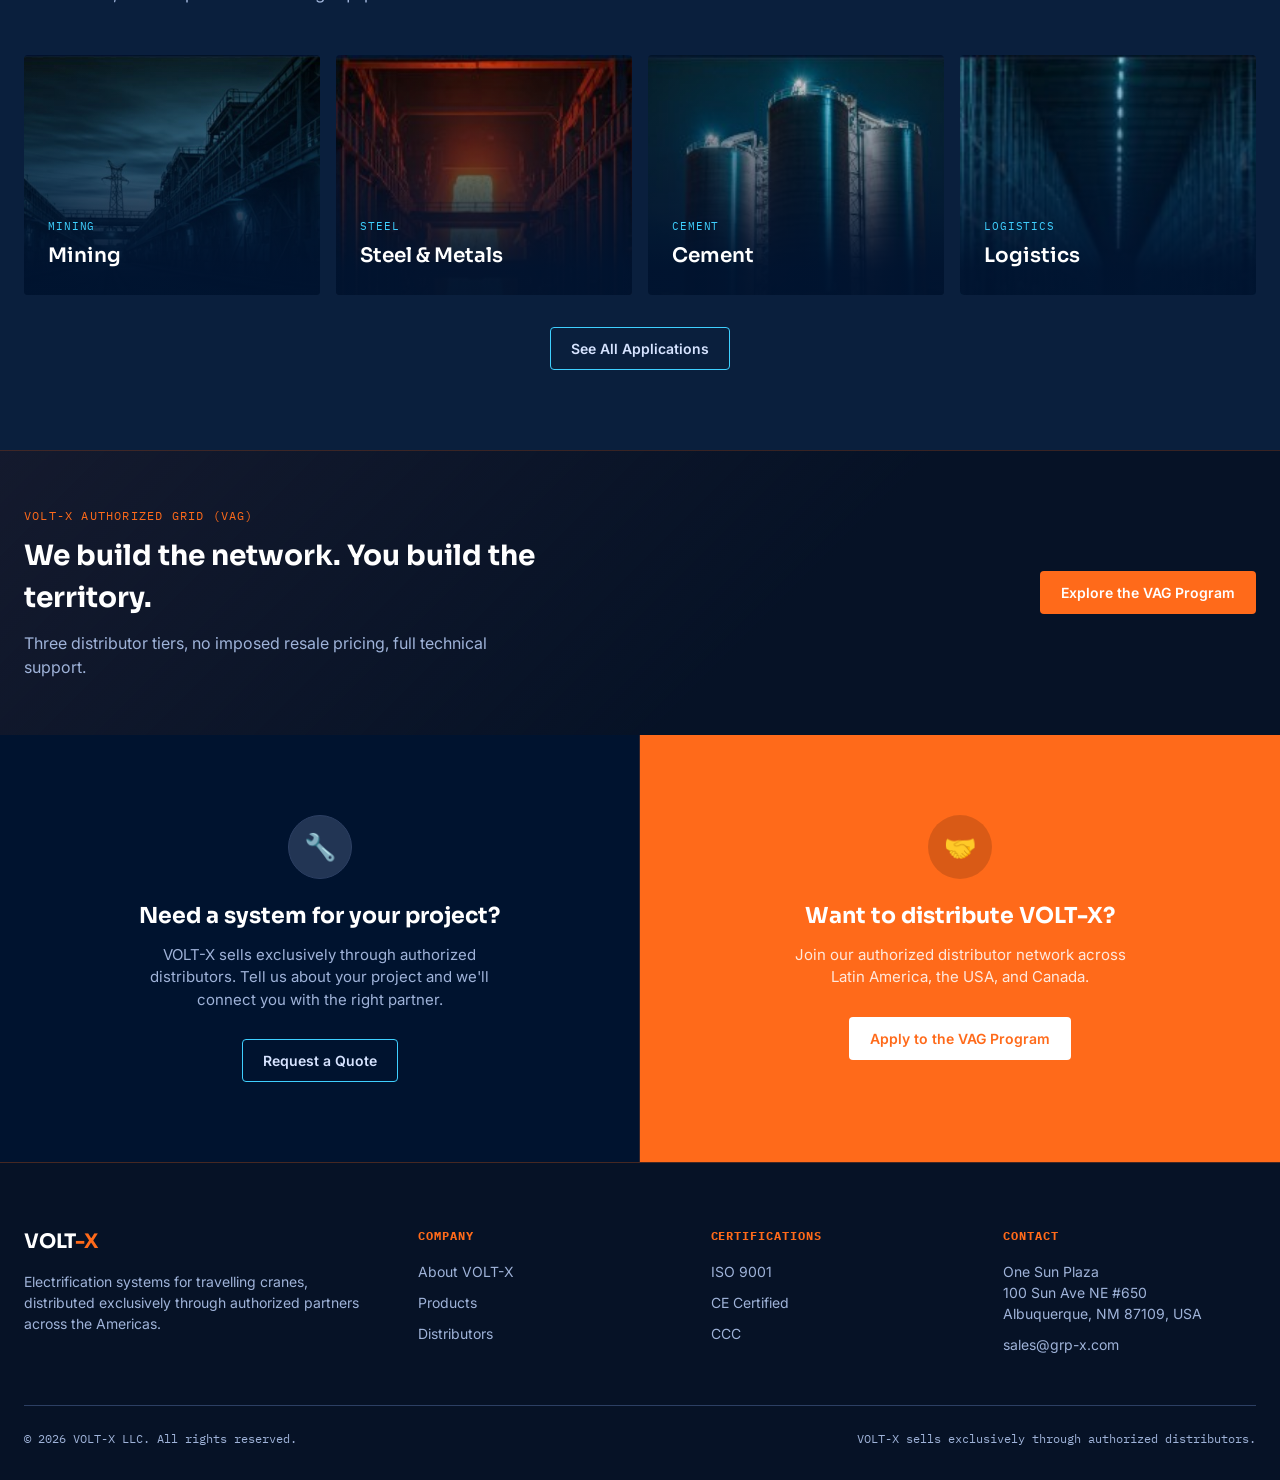
==== commit c7d226b6: "Add files via upload" ====
--- a/index.html
+++ b/index.html
@@ -5,23 +5,23 @@
 <meta content="width=device-width, initial-scale=1.0" name="viewport"/>
 <title>VOLT-X | Conductor Rail Systems for Travelling Cranes</title>
 <meta content="VOLT-X distributes Powerail enclosed conductor rail systems for travelling cranes across Latin America, the USA, and Canada — sold exclusively through authorized distributors." name="description"/>
-<link href="https://grp-x.com/voltx/" rel="canonical"/>
-<link href="https://grp-x.com/voltx/" hreflang="en" rel="alternate"/>
-<link href="https://grp-x.com/voltx/es/" hreflang="es" rel="alternate"/>
-<link href="https://grp-x.com/voltx/" hreflang="x-default" rel="alternate"/>
+<link href="https://voltx.grp-x.com/" rel="canonical"/>
+<link href="https://voltx.grp-x.com/" hreflang="en" rel="alternate"/>
+<link href="https://voltx.grp-x.com/es/" hreflang="es" rel="alternate"/>
+<link href="https://voltx.grp-x.com/" hreflang="x-default" rel="alternate"/>
 <link href="./assets/voltx-isotype.png" rel="icon" type="image/png"/>
 <link href="./assets/voltx-isotype.png" rel="apple-touch-icon"/>
 <meta content="website" property="og:type"/>
 <meta content="VOLT-X" property="og:site_name"/>
 <meta content="VOLT-X | Conductor Rail Systems for Travelling Cranes" property="og:title"/>
 <meta content="VOLT-X distributes Powerail enclosed conductor rail systems for travelling cranes across Latin America, the USA, and Canada — sold exclusively through authorized distributors." property="og:description"/>
-<meta content="https://grp-x.com/voltx/" property="og:url"/>
-<meta content="https://grp-x.com/voltx/assets/og-image.jpg" property="og:image"/>
+<meta content="https://voltx.grp-x.com/" property="og:url"/>
+<meta content="https://voltx.grp-x.com/assets/og-image.jpg" property="og:image"/>
 <meta content="en_US" property="og:locale"/>
 <meta content="summary_large_image" name="twitter:card"/>
 <meta content="VOLT-X | Conductor Rail Systems for Travelling Cranes" name="twitter:title"/>
 <meta content="VOLT-X distributes Powerail enclosed conductor rail systems for travelling cranes across Latin America, the USA, and Canada — sold exclusively through authorized distributors." name="twitter:description"/>
-<meta content="https://grp-x.com/voltx/assets/og-image.jpg" name="twitter:image"/>
+<meta content="https://voltx.grp-x.com/assets/og-image.jpg" name="twitter:image"/>
 <link href="https://fonts.googleapis.com" rel="preconnect"/>
 <link href="https://fonts.googleapis.com/css2?family=IBM+Plex+Mono:wght@400;500;600&amp;family=Inter:wght@400;500;600;700&amp;family=Sora:wght@600;700&amp;display=swap" rel="stylesheet"/>
 <link href="./assets/styles.css" rel="stylesheet"/>
@@ -31,9 +31,9 @@
   "@type": "Organization",
   "name": "VOLT-X",
   "legalName": "VOLT-X LLC",
-  "url": "https://grp-x.com/voltx/",
-  "logo": "https://grp-x.com/voltx/assets/voltx-isotype.png",
-  "image": "https://grp-x.com/voltx/assets/og-image.jpg",
+  "url": "https://voltx.grp-x.com/",
+  "logo": "https://voltx.grp-x.com/assets/voltx-isotype.png",
+  "image": "https://voltx.grp-x.com/assets/og-image.jpg",
   "description": "VOLT-X distributes Powerail enclosed conductor rail systems for travelling cranes across Latin America, the USA, and Canada.",
   "address": {
     "@type": "PostalAddress",
@@ -56,7 +56,7 @@
       "@type": "ListItem",
       "position": 1,
       "name": "Home",
-      "item": "https://grp-x.com/voltx/"
+      "item": "https://voltx.grp-x.com/"
     }
   ]
 }
@@ -152,7 +152,7 @@
 <div>
 <div class="spec-table-wrap" style="background: var(--voltx-surface-container); border-radius:4px; padding: 24px;">
 <table class="spec-table">
-<tr><th>Protection rating</th><td>IP23 (indoor &amp; outdoor)</td></tr>
+<tr><th>IP Rating</th><td>IP23 (indoor &amp; outdoor)</td></tr>
 <tr><th>Current range</th><td>35–240 A</td></tr>
 <tr><th>Max. voltage</th><td>690 V</td></tr>
 <tr><th>Standard length</th><td>4 m (up to 6 m available)</td></tr>
@@ -207,14 +207,14 @@
 <div class="card-icon">⎌</div>
 <span class="card-code">Festoon</span>
 <h3>Festoon Cable Systems</h3>
-<p>Moving cable supply systems for cranes and transfer applications.</p>
+<p>Flexible cable carriers for crane and transfer cart applications.</p>
 <a class="card-link" href="products/index.html">Specifications →</a>
 </div>
 <div class="card">
 <div class="card-icon">◐</div>
 <span class="card-code">Collectors</span>
 <h3>Current Collectors</h3>
-<p>Ball-bearing collectors with spring-loaded carbon brushes, multiple amperage classes.</p>
+<p>Ball-bearing current collectors with spring-loaded carbon brushes, available in multiple amperage ratings.</p>
 <a class="card-link" href="products/index.html">Specifications →</a>
 </div>
 <div class="card">
